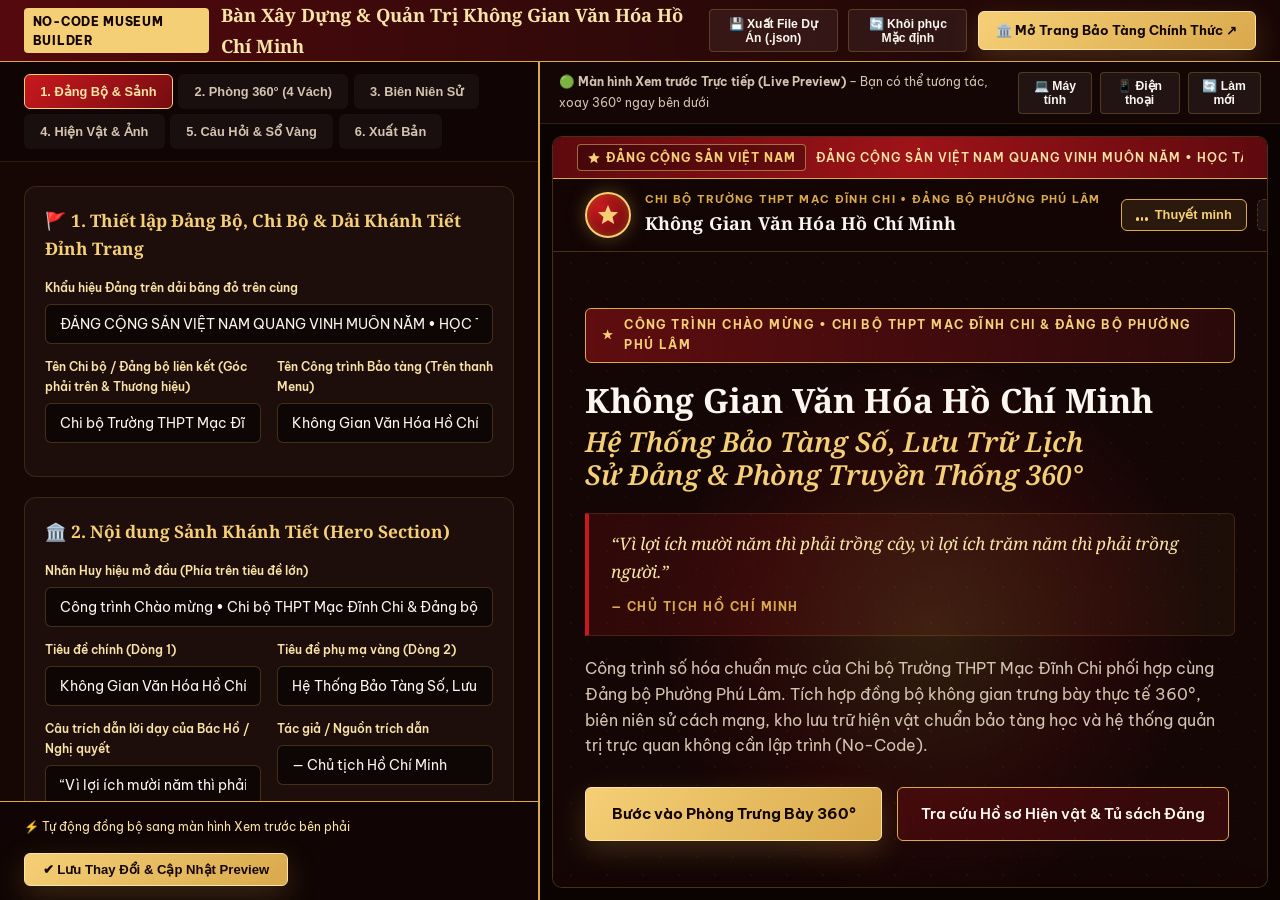
==== admin.html @ 1d1029a5 "Nâng cấp Không Gian Văn Hóa Hồ Chí Minh chuẩn tính Đảng, khoa học và tích hợp No-Code Museum Builder" ====
<!DOCTYPE html>
<html lang="vi">

<head>
  <meta charset="UTF-8" />
  <meta name="viewport" content="width=device-width, initial-scale=1.0" />
  <title>Bàn Xây Dựng Bảo Tàng Số (No-Code Studio) | Không Gian Văn Hóa Hồ Chí Minh</title>
  <link rel="preconnect" href="https://fonts.googleapis.com">
  <link rel="preconnect" href="https://fonts.gstatic.com" crossorigin>
  <link
    href="https://fonts.googleapis.com/css2?family=Be+Vietnam+Pro:ital,wght@0,400;0,500;0,600;0,700;1,400&family=JetBrains+Mono:wght@500;700&family=Noto+Serif:ital,wght@0,600;0,700;1,400&display=swap"
    rel="stylesheet">
  <link rel="stylesheet" href="styles.css" />
  <style>
    body.studio-standalone {
      height: 100dvh;
      overflow: hidden;
      display: flex;
      flex-direction: column;
      background: #100504;
    }

    .studio-topbar {
      height: 62px;
      background: linear-gradient(90deg, #54090d 0%, #2b0908 55%, #180605 100%);
      border-bottom: 1.5px solid var(--gold-primary);
      padding: 0 1.5rem;
      display: flex;
      align-items: center;
      justify-content: space-between;
      gap: 1rem;
      flex-shrink: 0;
    }

    .studio-brand {
      display: flex;
      align-items: center;
      gap: 0.75rem;
    }

    .studio-brand-badge {
      background: var(--gold-bright);
      color: var(--bg-obsidian);
      font-weight: 800;
      font-size: 0.72rem;
      padding: 0.22rem 0.55rem;
      border-radius: 4px;
      text-transform: uppercase;
      letter-spacing: 0.06em;
    }

    .studio-workspace {
      flex: 1;
      display: grid;
      grid-template-columns: 540px 1fr;
      overflow: hidden;
    }

    .studio-editor-col {
      background: #160705;
      border-right: 2px solid var(--gold-primary);
      display: flex;
      flex-direction: column;
      overflow: hidden;
    }

    .studio-preview-col {
      background: #0b0302;
      display: flex;
      flex-direction: column;
      overflow: hidden;
    }

    .preview-toolbar {
      padding: 0.6rem 1.2rem;
      background: #140605;
      border-bottom: 1px solid var(--gold-border-subtle);
      display: flex;
      align-items: center;
      justify-content: space-between;
      font-size: 0.78rem;
      color: var(--text-light-muted);
    }

    .preview-frame-wrap {
      flex: 1;
      display: flex;
      align-items: center;
      justify-content: center;
      padding: 0.75rem;
      overflow: hidden;
    }

    #livePreviewIframe {
      width: 100%;
      height: 100%;
      border: 1.5px solid var(--gold-muted);
      border-radius: 10px;
      background: var(--bg-obsidian);
      transition: width 0.3s ease;
    }

    #livePreviewIframe.mobile-view {
      width: 412px;
      max-width: 100%;
      box-shadow: 0 20px 60px rgba(0, 0, 0, 0.85);
    }

    @media (max-width: 1100px) {
      .studio-workspace {
        grid-template-columns: 1fr;
      }

      .studio-preview-col {
        display: none;
      }
    }
  </style>
</head>

<body class="studio-standalone">

  <!-- THANH CÔNG CỤ STUDIO TRÊN CÙNG -->
  <header class="studio-topbar">
    <div class="studio-brand">
      <span class="studio-brand-badge">NO-CODE MUSEUM BUILDER</span>
      <h1 style="font-family: var(--font-serif); font-size: 1.15rem; color: var(--gold-light);">
        Bàn Xây Dựng & Quản Trị Không Gian Văn Hóa Hồ Chí Minh
      </h1>
    </div>

    <div style="display: flex; align-items: center; gap: 0.65rem;">
      <button type="button" class="cms-btn-sm" onclick="exportMuseumJson()">
        💾 Xuất File Dự Án (.json)
      </button>
      <button type="button" class="cms-btn-sm" onclick="resetToDefaultMuseum()" title="Khôi phục về bản gốc">
        🔄 Khôi phục Mặc định
      </button>
      <a href="index.html" class="btn-primary" style="padding: 0.48rem 1.1rem; font-size: 0.82rem;">
        🏛️ Mở Trang Bảo Tàng Chính Thức ↗
      </a>
    </div>
  </header>

  <!-- KHÔNG GIAN LÀM VIỆC 2 CỘT: TRÌNH DỰNG NO-CODE (TRÁI) & XEM TRƯỚC TRỰC TIẾP (PHẢI) -->
  <main class="studio-workspace">
    <!-- Cột Trái: Công cụ Chỉnh sửa Không cần Code -->
    <section class="studio-editor-col">
      <div class="cms-tabs-nav" id="cmsTabsNav">
        <button type="button" class="cms-tab-btn active" data-tab="general">1. Đảng Bộ & Sảnh</button>
        <button type="button" class="cms-tab-btn" data-tab="walls">2. Phòng 360° (4 Vách)</button>
        <button type="button" class="cms-tab-btn" data-tab="timeline">3. Biên Niên Sử</button>
        <button type="button" class="cms-tab-btn" data-tab="artifacts">4. Hiện Vật & Ảnh</button>
        <button type="button" class="cms-tab-btn" data-tab="interactive">5. Câu Hỏi & Sổ Vàng</button>
        <button type="button" class="cms-tab-btn" data-tab="publish">6. Xuất Bản</button>
      </div>

      <div id="cmsStudioBody" class="cms-body"></div>

      <div class="cms-footer">
        <span style="font-size: 0.76rem; color: var(--gold-light);">
          ⚡ Tự động đồng bộ sang màn hình Xem trước bên phải
        </span>
        <button type="button" class="btn-primary" style="padding: 0.5rem 1.1rem; font-size: 0.82rem;"
          onclick="saveMuseumState(true)">
          ✔ Lưu Thay Đổi & Cập Nhật Preview
        </button>
      </div>
    </section>

    <!-- Cột Phải: Màn hình Xem trước Thời gian thực -->
    <section class="studio-preview-col">
      <div class="preview-toolbar">
        <div>
          🟢 <strong>Màn hình Xem trước Trực tiếp (Live Preview)</strong> – Bạn có thể tương tác, xoay 360° ngay bên
          dưới
        </div>
        <div style="display: flex; gap: 0.5rem;">
          <button type="button" class="cms-btn-sm" onclick="setPreviewMode('desktop')">💻 Máy tính</button>
          <button type="button" class="cms-btn-sm" onclick="setPreviewMode('mobile')">📱 Điện thoại</button>
          <button type="button" class="cms-btn-sm" onclick="refreshPreviewIframe()">🔄 Làm mới</button>
        </div>
      </div>
      <div class="preview-frame-wrap">
        <iframe id="livePreviewIframe" src="index.html" title="Xem trước Bảo tàng Số"></iframe>
      </div>
    </section>
  </main>

  <!-- MODAL XEM TRƯỚC MÃ QR KỆ TRƯNG BÀY TRONG ADMIN -->
  <div id="artifactModal" class="modal-backdrop" onclick="if(event.target === this) closeArtifactModal()">
    <div class="modal-content">
      <button class="modal-close" onclick="closeArtifactModal()" title="Đóng">✕</button>
      <div id="modalBodyContent"></div>
    </div>
  </div>

  <div id="cmsToast" class="cms-toast">✔ Đã lưu và đồng bộ Bảo tàng Số!</div>

  <script src="app.js"></script>
  <script>
    function setPreviewMode(mode) {
      const frame = document.getElementById('livePreviewIframe');
      if (!frame) return;
      frame.classList.toggle('mobile-view', mode === 'mobile');
    }
    function refreshPreviewIframe() {
      const frame = document.getElementById('livePreviewIframe');
      if (frame && frame.contentWindow) {
        frame.contentWindow.location.reload();
      }
    }
  </script>
</body>

</html>
---- styles.css ----
:root {
  /* Bảng màu Khánh tiết Đảng & Bảo tàng Sơn mài (Theme Lock: Solemn Crimson & Archival Gold) */
  --bg-obsidian: #130605;
  --bg-mahogany: #1c0a08;
  --bg-lacquer: #290e0b;
  --bg-surface: #220c0a;
  --bg-surface-elevated: #31120e;
  --bg-crimson-deep: #4a0e12;
  --party-red: #9e1318;
  --party-red-bright: #c8191f;
  --gold-primary: #d9a94c;
  --gold-bright: #f5cf76;
  --gold-light: #fae3a7;
  --gold-muted: rgba(217, 169, 76, 0.26);
  --gold-border-subtle: rgba(217, 169, 76, 0.16);
  --text-light: #fbf6ee;
  --text-light-muted: #d4c3b0;
  --text-dim: #9e8a78;
  --text-dark: #1e0d0a;
  --success: #34d399;
  --danger: #f87171;
  --font-serif: 'Noto Serif', 'Playfair Display', Georgia, serif;
  --font-sans: 'Be Vietnam Pro', 'Plus Jakarta Sans', -apple-system, BlinkMacSystemFont, sans-serif;
  --font-mono: 'JetBrains Mono', monospace;
  --shadow-soft: 0 20px 50px rgba(8, 2, 2, 0.7);
  --shadow-gold: 0 10px 30px rgba(217, 169, 76, 0.22);
  --radius-sm: 6px;
  --radius-md: 12px;
  --radius-lg: 18px;
}

* {
  box-sizing: border-box;
  margin: 0;
  padding: 0;
}

html {
  scroll-behavior: smooth;
  background-color: var(--bg-obsidian);
  color: var(--text-light);
  font-family: var(--font-sans);
  font-variant-numeric: tabular-nums;
}

body {
  overflow-x: hidden;
  line-height: 1.65;
  background:
    radial-gradient(circle at 50% 0%, rgba(158, 19, 24, 0.26) 0%, rgba(41, 14, 11, 0.4) 38%, var(--bg-obsidian) 75%),
    var(--bg-obsidian);
  min-height: 100dvh;
}

/* Họa tiết Trống đồng & Hoa sen chìm trang trọng */
.bg-pattern {
  background-image:
    radial-gradient(rgba(217, 169, 76, 0.06) 1px, transparent 1px),
    radial-gradient(rgba(217, 169, 76, 0.03) 1px, transparent 1px);
  background-size: 36px 36px;
  background-position: 0 0, 18px 18px;
}

/* ==========================================
   DẢI KHÁNH TIẾT ĐẢNG CỘNG SẢN VIỆT NAM (TOP RIBBON)
   ========================================== */
.party-top-ribbon {
  background: linear-gradient(90deg, #5e0a0e 0%, var(--party-red) 50%, #5e0a0e 100%);
  border-bottom: 1px solid var(--gold-primary);
  color: var(--gold-light);
  font-size: 0.76rem;
  font-weight: 600;
  letter-spacing: 0.08em;
  text-transform: uppercase;
  padding: 0.45rem 1.5rem;
  position: relative;
  z-index: 1001;
}

.party-ribbon-inner {
  max-width: 1380px;
  margin: 0 auto;
  display: flex;
  align-items: center;
  justify-content: space-between;
  gap: 1rem;
}

.party-slogan-group {
  display: flex;
  align-items: center;
  gap: 0.65rem;
  overflow: hidden;
  white-space: nowrap;
  text-overflow: ellipsis;
}

.party-flag-badge {
  display: inline-flex;
  align-items: center;
  justify-content: center;
  gap: 0.35rem;
  background: rgba(0, 0, 0, 0.28);
  border: 1px solid rgba(245, 207, 118, 0.5);
  padding: 0.15rem 0.55rem;
  border-radius: 4px;
  color: var(--gold-bright);
  font-weight: 700;
  flex-shrink: 0;
}

.party-ribbon-meta {
  display: flex;
  align-items: center;
  gap: 1rem;
  flex-shrink: 0;
  font-size: 0.74rem;
}

.ribbon-admin-link {
  color: var(--bg-obsidian);
  background: var(--gold-bright);
  padding: 0.2rem 0.65rem;
  border-radius: 4px;
  text-decoration: none;
  font-weight: 700;
  letter-spacing: 0.04em;
  transition: all 0.2s ease;
  display: inline-flex;
  align-items: center;
  gap: 0.35rem;
}

.ribbon-admin-link:hover {
  background: #ffffff;
  transform: translateY(-1px);
}

/* ==========================================
   THANH ĐIỀU HƯỚNG CHÍNH (HEADER)
   ========================================== */
.site-header {
  position: sticky;
  top: 0;
  left: 0;
  right: 0;
  z-index: 1000;
  background: rgba(19, 6, 5, 0.92);
  backdrop-filter: blur(16px);
  border-bottom: 1px solid var(--gold-muted);
  transition: all 0.3s ease;
}

.nav-container {
  max-width: 1380px;
  margin: 0 auto;
  padding: 0.75rem 2rem;
  display: flex;
  align-items: center;
  justify-content: space-between;
  gap: 1.25rem;
}

.brand-identity {
  display: flex;
  align-items: center;
  gap: 0.85rem;
  text-decoration: none;
  color: var(--text-light);
  flex-shrink: 0;
}

.brand-emblem {
  width: 46px;
  height: 46px;
  border-radius: 50%;
  background: radial-gradient(circle at 30% 30%, var(--party-red-bright), #5c080b);
  border: 2px solid var(--gold-bright);
  display: flex;
  align-items: center;
  justify-content: center;
  box-shadow: 0 0 18px rgba(217, 169, 76, 0.35), inset 0 0 8px rgba(255, 215, 0, 0.25);
  flex-shrink: 0;
}

.brand-text-group {
  display: flex;
  flex-direction: column;
}

.brand-sub {
  font-size: 0.68rem;
  text-transform: uppercase;
  letter-spacing: 0.12em;
  color: var(--gold-primary);
  font-weight: 700;
}

.brand-title {
  font-family: var(--font-serif);
  font-size: 1.12rem;
  font-weight: 700;
  letter-spacing: 0.01em;
  color: var(--text-light);
}

.nav-links {
  display: flex;
  align-items: center;
  gap: 1.35rem;
  list-style: none;
}

.nav-links a {
  color: var(--text-light-muted);
  text-decoration: none;
  font-size: 0.86rem;
  font-weight: 600;
  transition: color 0.2s ease;
  position: relative;
  white-space: nowrap;
}

.nav-links a:hover,
.nav-links a.active {
  color: var(--gold-bright);
}

.nav-links a::after {
  content: '';
  position: absolute;
  bottom: -5px;
  left: 0;
  width: 0%;
  height: 2px;
  background: var(--gold-primary);
  transition: width 0.25s ease;
}

.nav-links a:hover::after {
  width: 100%;
}

.nav-actions {
  display: flex;
  align-items: center;
  gap: 0.6rem;
  flex-shrink: 0;
}

.btn-audio-guide {
  display: inline-flex;
  align-items: center;
  gap: 0.45rem;
  background: rgba(217, 169, 76, 0.12);
  border: 1px solid var(--gold-primary);
  color: var(--gold-bright);
  padding: 0.48rem 0.9rem;
  border-radius: var(--radius-sm);
  font-size: 0.8rem;
  font-weight: 600;
  cursor: pointer;
  transition: all 0.2s ease;
  white-space: nowrap;
}

.btn-audio-guide:hover,
.btn-audio-guide.playing {
  background: var(--gold-primary);
  color: var(--bg-obsidian);
  box-shadow: 0 0 18px rgba(217, 169, 76, 0.4);
}

.btn-studio-trigger {
  display: inline-flex;
  align-items: center;
  gap: 0.45rem;
  background: linear-gradient(135deg, var(--party-red-bright), #7c0d12);
  border: 1px solid var(--gold-bright);
  color: var(--gold-light);
  padding: 0.48rem 0.95rem;
  border-radius: var(--radius-sm);
  font-size: 0.8rem;
  font-weight: 700;
  cursor: pointer;
  transition: all 0.2s ease;
  white-space: nowrap;
  box-shadow: 0 4px 14px rgba(158, 19, 24, 0.45);
}

.btn-studio-trigger:hover {
  background: linear-gradient(135deg, var(--gold-bright), var(--gold-primary));
  color: var(--bg-obsidian);
  transform: translateY(-1px);
}

.btn-inline-edit-toggle {
  display: inline-flex;
  align-items: center;
  gap: 0.35rem;
  background: rgba(255, 255, 255, 0.05);
  border: 1px dashed var(--gold-muted);
  color: var(--text-light-muted);
  padding: 0.48rem 0.75rem;
  border-radius: var(--radius-sm);
  font-size: 0.78rem;
  font-weight: 600;
  cursor: pointer;
  transition: all 0.2s ease;
  white-space: nowrap;
}

.btn-inline-edit-toggle.active {
  background: rgba(52, 211, 153, 0.16);
  border: 1px solid var(--success);
  color: var(--success);
}

.audio-wave {
  display: inline-flex;
  align-items: flex-end;
  gap: 2px;
  height: 12px;
}

.audio-wave span {
  width: 2.5px;
  background: currentColor;
  border-radius: 2px;
  height: 4px;
  transition: height 0.2s ease;
}

.btn-audio-guide.playing .audio-wave span:nth-child(1) {
  animation: soundWave 0.6s infinite ease-in-out 0.1s;
}

.btn-audio-guide.playing .audio-wave span:nth-child(2) {
  animation: soundWave 0.6s infinite ease-in-out 0.3s;
}

.btn-audio-guide.playing .audio-wave span:nth-child(3) {
  animation: soundWave 0.6s infinite ease-in-out 0.2s;
}

@keyframes soundWave {

  0%,
  100% {
    height: 4px;
  }

  50% {
    height: 12px;
  }
}

/* ==========================================
   PHÂN KHU I: SẢNH KHÁNH TIẾT (HERO SECTION)
   ========================================== */
.hero-section {
  position: relative;
  min-height: calc(100dvh - 95px);
  padding: 3.5rem 2rem 4rem;
  display: flex;
  align-items: center;
  border-bottom: 1px solid var(--gold-muted);
  overflow: hidden;
}

.hero-glow {
  position: absolute;
  top: 8%;
  right: 8%;
  width: 560px;
  height: 560px;
  background: radial-gradient(circle, rgba(217, 169, 76, 0.15) 0%, rgba(158, 19, 24, 0.12) 45%, transparent 70%);
  pointer-events: none;
  z-index: 0;
}

.hero-container {
  max-width: 1380px;
  margin: 0 auto;
  width: 100%;
  display: grid;
  grid-template-columns: 1.15fr 0.85fr;
  gap: 3.5rem;
  align-items: center;
  position: relative;
  z-index: 1;
}

.location-badge {
  display: inline-flex;
  align-items: center;
  gap: 0.6rem;
  padding: 0.4rem 1rem;
  background: linear-gradient(90deg, rgba(158, 19, 24, 0.55), rgba(74, 14, 18, 0.4));
  border: 1px solid var(--gold-primary);
  border-radius: var(--radius-sm);
  font-size: 0.76rem;
  text-transform: uppercase;
  letter-spacing: 0.12em;
  color: var(--gold-bright);
  font-weight: 700;
  margin-bottom: 1.15rem;
}

.hero-title {
  font-family: var(--font-serif);
  font-size: clamp(2.1rem, 3.8vw, 3.45rem);
  line-height: 1.18;
  font-weight: 700;
  color: var(--text-light);
  margin-bottom: 1.1rem;
  text-wrap: balance;
}

.hero-title .gold-highlight {
  color: var(--gold-bright);
  display: block;
  font-style: italic;
  font-weight: 600;
  font-size: 0.82em;
  margin-top: 0.35rem;
  padding-bottom: 0.1rem;
}

.hero-quote-box {
  border-left: 4px solid var(--party-red-bright);
  border-top: 1px solid var(--gold-border-subtle);
  border-right: 1px solid var(--gold-border-subtle);
  border-bottom: 1px solid var(--gold-border-subtle);
  padding: 1rem 1.35rem;
  margin: 1.25rem 0;
  background: linear-gradient(90deg, rgba(158, 19, 24, 0.22), rgba(217, 169, 76, 0.05));
  border-radius: 0 var(--radius-sm) var(--radius-sm) 0;
}

.hero-quote-text {
  font-family: var(--font-serif);
  font-size: 1.08rem;
  font-style: italic;
  color: var(--gold-light);
  margin-bottom: 0.35rem;
}

.hero-quote-author {
  font-size: 0.78rem;
  text-transform: uppercase;
  letter-spacing: 0.12em;
  color: var(--gold-primary);
  font-weight: 700;
}

.hero-desc {
  color: var(--text-light-muted);
  font-size: 0.98rem;
  max-width: 62ch;
  margin-bottom: 1.75rem;
}

.hero-cta-group {
  display: flex;
  flex-wrap: wrap;
  gap: 0.9rem;
}

.btn-primary {
  display: inline-flex;
  align-items: center;
  gap: 0.6rem;
  background: linear-gradient(135deg, var(--gold-bright), var(--gold-primary));
  color: var(--bg-obsidian);
  font-weight: 700;
  font-size: 0.92rem;
  padding: 0.85rem 1.6rem;
  border-radius: var(--radius-sm);
  text-decoration: none;
  border: 1px solid var(--gold-light);
  cursor: pointer;
  box-shadow: var(--shadow-gold);
  transition: transform 0.2s ease, box-shadow 0.2s ease;
  white-space: nowrap;
}

.btn-primary:hover {
  transform: translateY(-2px);
  box-shadow: 0 14px 30px rgba(217, 169, 76, 0.38);
}

.btn-primary:active,
.btn-secondary:active {
  transform: translateY(1px);
}

.btn-secondary {
  display: inline-flex;
  align-items: center;
  gap: 0.6rem;
  background: rgba(158, 19, 24, 0.25);
  color: var(--text-light);
  border: 1px solid var(--gold-primary);
  font-weight: 600;
  font-size: 0.92rem;
  padding: 0.85rem 1.45rem;
  border-radius: var(--radius-sm);
  text-decoration: none;
  cursor: pointer;
  transition: all 0.2s ease;
  white-space: nowrap;
}

.btn-secondary:hover {
  border-color: var(--gold-bright);
  background: rgba(158, 19, 24, 0.45);
  color: var(--gold-light);
}

/* Khung Khánh Tiết Trung Tâm (Hero Altar Card) */
.hero-visual-frame {
  position: relative;
  background: linear-gradient(160deg, #2b0f0c, #160705);
  border: 2px solid var(--gold-primary);
  border-radius: var(--radius-lg);
  padding: 1.5rem;
  box-shadow: var(--shadow-soft);
}

.hero-visual-frame::before {
  content: '';
  position: absolute;
  inset: 7px;
  border: 1px solid rgba(217, 169, 76, 0.3);
  border-radius: 12px;
  pointer-events: none;
}

.monument-artwork {
  position: relative;
  border-radius: var(--radius-md);
  overflow: hidden;
  background:
    radial-gradient(circle at 50% 32%, #8a1117 0%, #3d090b 65%, #1e0606 100%);
  padding: 2rem 1.5rem 1.75rem;
  text-align: center;
  border: 1px solid rgba(245, 207, 118, 0.45);
  box-shadow: inset 0 0 40px rgba(0, 0, 0, 0.5);
}

.monument-top-banners {
  display: flex;
  justify-content: space-between;
  align-items: center;
  font-size: 0.7rem;
  text-transform: uppercase;
  letter-spacing: 0.14em;
  color: var(--gold-light);
  border-bottom: 1px solid rgba(245, 207, 118, 0.25);
  padding-bottom: 0.65rem;
  margin-bottom: 1.25rem;
  font-weight: 700;
}

.lotus-mandala {
  width: 156px;
  height: 156px;
  margin: 0 auto 1.1rem;
  position: relative;
  display: flex;
  align-items: center;
  justify-content: center;
}

.lotus-ring {
  position: absolute;
  inset: 0;
  border: 1.5px dashed var(--gold-bright);
  border-radius: 50%;
  opacity: 0.65;
  animation: slowSpin 42s linear infinite;
}

.lotus-ring-inner {
  position: absolute;
  inset: 12px;
  border: 1px solid rgba(245, 207, 118, 0.35);
  border-radius: 50%;
}

.hero-custom-img {
  width: 128px;
  height: 128px;
  border-radius: 50%;
  object-fit: cover;
  border: 3px solid var(--gold-bright);
  position: relative;
  z-index: 2;
}

@keyframes slowSpin {
  from {
    transform: rotate(0deg);
  }

  to {
    transform: rotate(360deg);
  }
}

.monument-caption {
  font-family: var(--font-serif);
  font-size: 1.3rem;
  color: var(--gold-bright);
  margin-bottom: 0.3rem;
}

.monument-sub {
  font-size: 0.84rem;
  color: var(--text-light-muted);
}

.stats-ribbon {
  display: grid;
  grid-template-columns: repeat(3, 1fr);
  gap: 0.75rem;
  margin-top: 1.15rem;
}

.stat-item {
  background: rgba(0, 0, 0, 0.38);
  border: 1px solid var(--gold-border-subtle);
  border-radius: var(--radius-sm);
  padding: 0.75rem 0.5rem;
  text-align: center;
}

.stat-num {
  font-family: var(--font-serif);
  font-size: 1.35rem;
  font-weight: 700;
  color: var(--gold-bright);
  display: block;
}

.stat-label {
  font-size: 0.74rem;
  color: var(--text-light-muted);
}

/* ==========================================
   CẤU TRÚC PHÂN KHU KHOA HỌC (SECTION BLOCKS)
   ========================================== */
.section-block {
  padding: 5.5rem 2rem;
  max-width: 1380px;
  margin: 0 auto;
  position: relative;
}

.section-divider {
  border-top: 1px solid var(--gold-border-subtle);
}

.section-header {
  display: flex;
  flex-direction: column;
  align-items: flex-start;
  margin-bottom: 2.5rem;
}

.section-index-pill {
  display: inline-flex;
  align-items: center;
  gap: 0.5rem;
  font-size: 0.74rem;
  text-transform: uppercase;
  letter-spacing: 0.14em;
  color: var(--gold-bright);
  background: rgba(158, 19, 24, 0.35);
  border: 1px solid var(--gold-primary);
  padding: 0.28rem 0.8rem;
  border-radius: 4px;
  font-weight: 700;
  margin-bottom: 0.75rem;
}

.section-title {
  font-family: var(--font-serif);
  font-size: clamp(1.75rem, 2.8vw, 2.5rem);
  color: var(--text-light);
  margin-bottom: 0.65rem;
  line-height: 1.22;
}

.section-subtitle {
  color: var(--text-light-muted);
  max-width: 65ch;
  font-size: 0.98rem;
}

/* ==========================================
   PHÂN KHU II: PHÒNG TRƯNG BÀY 360° KHOA HỌC
   ========================================== */
.virtual-room-wrapper {
  background: linear-gradient(180deg, #1f0b09 0%, #120605 100%);
  border: 2px solid var(--gold-primary);
  border-radius: var(--radius-lg);
  overflow: hidden;
  box-shadow: var(--shadow-soft);
}

.room-toolbar {
  display: flex;
  flex-wrap: wrap;
  align-items: center;
  justify-content: space-between;
  padding: 0.95rem 1.5rem;
  background: rgba(0, 0, 0, 0.55);
  border-bottom: 1px solid var(--gold-muted);
  gap: 1rem;
}

.room-Wall-tabs {
  display: flex;
  flex-wrap: wrap;
  gap: 0.5rem;
}

.wall-tab {
  background: rgba(255, 255, 255, 0.04);
  border: 1px solid var(--gold-muted);
  color: var(--text-light-muted);
  padding: 0.5rem 0.95rem;
  border-radius: var(--radius-sm);
  font-size: 0.82rem;
  font-weight: 600;
  cursor: pointer;
  transition: all 0.2s ease;
}

.wall-tab.active,
.wall-tab:hover {
  background: linear-gradient(135deg, var(--gold-bright), var(--gold-primary));
  color: var(--bg-obsidian);
  border-color: var(--gold-light);
  font-weight: 700;
}

.room-toolbar-right {
  display: flex;
  align-items: center;
  gap: 0.65rem;
}

.room-tech-badge {
  font-size: 0.75rem;
  color: var(--gold-bright);
  background: rgba(217, 169, 76, 0.12);
  padding: 0.35rem 0.75rem;
  border-radius: var(--radius-sm);
  border: 1px solid rgba(217, 169, 76, 0.3);
}

.room-viewport {
  position: relative;
  height: 560px;
  perspective: 1200px;
  overflow: hidden;
  user-select: none;
  cursor: grab;
  background: radial-gradient(circle at 50% 45%, #461214 0%, #160706 90%);
}

.room-viewport:active {
  cursor: grabbing;
}

/* Sơ đồ Mặt bằng Radar (Architectural Floorplan Minimap) */
.room-radar-map {
  position: absolute;
  bottom: 16px;
  right: 16px;
  width: 132px;
  height: 132px;
  background: rgba(15, 5, 4, 0.88);
  border: 1.5px solid var(--gold-primary);
  border-radius: var(--radius-md);
  z-index: 15;
  padding: 8px;
  display: flex;
  flex-direction: column;
  align-items: center;
  justify-content: space-between;
  box-shadow: 0 10px 25px rgba(0, 0, 0, 0.7);
  backdrop-filter: blur(8px);
}

.radar-title {
  font-size: 0.62rem;
  text-transform: uppercase;
  letter-spacing: 0.08em;
  color: var(--gold-bright);
  font-weight: 700;
}

.radar-grid {
  position: relative;
  width: 86px;
  height: 86px;
  border: 1px dashed rgba(217, 169, 76, 0.4);
  border-radius: 6px;
  display: flex;
  align-items: center;
  justify-content: center;
}

.radar-wall-btn {
  position: absolute;
  background: rgba(255, 255, 255, 0.12);
  border: 1px solid var(--gold-muted);
  color: var(--text-light);
  font-size: 0.6rem;
  font-weight: 700;
  border-radius: 3px;
  cursor: pointer;
  padding: 1px 5px;
  transition: all 0.2s ease;
}

.radar-wall-btn.active {
  background: var(--gold-bright);
  color: var(--bg-obsidian);
  border-color: #fff;
  box-shadow: 0 0 8px var(--gold-bright);
}

.radar-wall-btn.w-top {
  top: 2px;
  left: 50%;
  transform: translateX(-50%);
}

.radar-wall-btn.w-right {
  right: 2px;
  top: 50%;
  transform: translateY(-50%);
}

.radar-wall-btn.w-bottom {
  bottom: 2px;
  left: 50%;
  transform: translateX(-50%);
}

.radar-wall-btn.w-left {
  left: 2px;
  top: 50%;
  transform: translateY(-50%);
}

.radar-fov-cone {
  width: 34px;
  height: 34px;
  border-radius: 50%;
  background: conic-gradient(from -45deg, rgba(245, 207, 118, 0.55) 0deg 90deg, transparent 90deg 360deg);
  transition: transform 0.6s cubic-bezier(0.22, 1, 0.36, 1);
  display: flex;
  align-items: center;
  justify-content: center;
}

.radar-center-dot {
  width: 8px;
  height: 8px;
  background: var(--party-red-bright);
  border: 1.5px solid var(--gold-bright);
  border-radius: 50%;
}

/* Trần và Sàn phòng bảo tàng */
.room-ceiling {
  position: absolute;
  top: 0;
  left: 0;
  right: 0;
  height: 68px;
  background: linear-gradient(180deg, #0e0403 0%, rgba(44, 14, 12, 0.72) 100%);
  border-bottom: 2px solid var(--gold-muted);
  display: flex;
  justify-content: space-around;
  align-items: center;
  z-index: 1;
}

.ceiling-light {
  width: 96px;
  height: 8px;
  border-radius: 999px;
  background: #fff4d4;
  box-shadow: 0 12px 45px 14px rgba(245, 207, 118, 0.42);
}

.room-floor {
  position: absolute;
  bottom: 0;
  left: 0;
  right: 0;
  height: 88px;
  background:
    linear-gradient(180deg, rgba(20, 7, 5, 0.88) 0%, #26100c 100%),
    repeating-linear-gradient(90deg, rgba(217, 169, 76, 0.08) 0px, rgba(217, 169, 76, 0.08) 1px, transparent 1px, transparent 80px);
  border-top: 2px solid var(--gold-primary);
  z-index: 1;
}

.red-carpet {
  position: absolute;
  bottom: 0;
  left: 50%;
  transform: translateX(-50%);
  width: 380px;
  height: 88px;
  background: linear-gradient(180deg, #6e0e12 0%, #a3141a 100%);
  border-left: 3px solid var(--gold-primary);
  border-right: 3px solid var(--gold-primary);
  clip-path: polygon(20% 0%, 80% 0%, 100% 100%, 0% 100%);
}

/* Khung trượt 4 vách 360° */
.panorama-stage {
  position: absolute;
  top: 68px;
  bottom: 88px;
  left: 0;
  width: 400%;
  display: grid;
  grid-template-columns: repeat(4, 1fr);
  transition: transform 0.65s cubic-bezier(0.22, 1, 0.36, 1);
  z-index: 2;
}

.museum-wall {
  position: relative;
  height: 100%;
  padding: 2.2rem 2.5rem 1.5rem;
  display: flex;
  flex-direction: column;
  align-items: center;
  justify-content: center;
  border-right: 2px dashed rgba(217, 169, 76, 0.25);
  background-size: cover;
  background-position: center;
}

.museum-wall.has-custom-bg::before {
  content: '';
  position: absolute;
  inset: 0;
  background: rgba(18, 6, 5, 0.58);
  z-index: 0;
}

.wall-banner {
  position: absolute;
  top: 12px;
  z-index: 2;
  background: linear-gradient(90deg, #6b0d12, var(--party-red), #6b0d12);
  border: 1.5px solid var(--gold-bright);
  color: var(--gold-light);
  padding: 0.32rem 1.35rem;
  font-size: 0.76rem;
  letter-spacing: 0.12em;
  text-transform: uppercase;
  border-radius: 4px;
  font-weight: 700;
  box-shadow: 0 6px 20px rgba(0, 0, 0, 0.6);
}

.wall-exhibits-row {
  position: relative;
  z-index: 2;
  display: grid;
  grid-template-columns: repeat(3, 1fr);
  gap: 1.65rem;
  width: 100%;
  max-width: 1120px;
  margin-top: 1.35rem;
  align-items: stretch;
}

.wall-frame {
  background: linear-gradient(155deg, rgba(48, 17, 14, 0.95), rgba(24, 8, 7, 0.96));
  border: 2px solid var(--gold-primary);
  border-radius: var(--radius-sm);
  padding: 1.25rem;
  position: relative;
  box-shadow: 0 15px 35px rgba(0, 0, 0, 0.7);
  transition: transform 0.28s ease, box-shadow 0.28s ease, border-color 0.28s ease;
  cursor: pointer;
  display: flex;
  flex-direction: column;
  justify-content: space-between;
}

.wall-frame.altar-centerpiece {
  border: 2.5px solid var(--gold-bright);
  background: radial-gradient(circle at 50% 20%, #7d1116 0%, #36090b 75%, #1f0606 100%);
  text-align: center;
  box-shadow: 0 18px 45px rgba(158, 19, 24, 0.5);
}

.wall-frame:hover {
  transform: translateY(-5px);
  border-color: var(--gold-bright);
  box-shadow: 0 20px 40px rgba(217, 169, 76, 0.28);
}

.wall-frame-thumb {
  width: 100%;
  height: 92px;
  border-radius: 4px;
  object-fit: cover;
  margin-bottom: 0.75rem;
  border: 1px solid var(--gold-muted);
}

.wall-frame-category {
  font-size: 0.68rem;
  text-transform: uppercase;
  letter-spacing: 0.1em;
  color: var(--gold-bright);
  font-weight: 700;
  margin-bottom: 0.35rem;
}

.wall-frame-title {
  font-family: var(--font-serif);
  font-size: 1.1rem;
  color: var(--text-light);
  margin-bottom: 0.45rem;
  line-height: 1.3;
}

.wall-frame-desc {
  font-size: 0.82rem;
  color: var(--text-light-muted);
  line-height: 1.48;
}

.wall-frame-action-hint {
  margin-top: 0.8rem;
  padding-top: 0.55rem;
  border-top: 1px dashed rgba(217, 169, 76, 0.25);
  font-size: 0.74rem;
  color: var(--gold-primary);
  font-weight: 600;
  display: flex;
  align-items: center;
  justify-content: space-between;
}

.altar-centerpiece .wall-frame-action-hint {
  justify-content: center;
}

/* Nút Điểm Chạm Hotspot */
.hotspot-pin {
  position: absolute;
  top: -11px;
  right: -11px;
  width: 30px;
  height: 30px;
  border-radius: 50%;
  background: var(--gold-bright);
  color: var(--bg-obsidian);
  font-weight: 800;
  font-size: 0.9rem;
  display: flex;
  align-items: center;
  justify-content: center;
  box-shadow: 0 0 0 0 rgba(245, 207, 118, 0.7);
  animation: pulseHotspot 2s infinite;
  border: 2px solid var(--bg-obsidian);
  z-index: 3;
}

@keyframes pulseHotspot {
  0% {
    box-shadow: 0 0 0 0 rgba(245, 207, 118, 0.7);
  }

  70% {
    box-shadow: 0 0 0 11px rgba(245, 207, 118, 0);
  }

  100% {
    box-shadow: 0 0 0 0 rgba(245, 207, 118, 0);
  }
}

.room-footer-bar {
  padding: 0.9rem 1.5rem;
  background: rgba(0, 0, 0, 0.65);
  display: flex;
  align-items: center;
  justify-content: space-between;
  flex-wrap: wrap;
  gap: 1rem;
  font-size: 0.84rem;
  color: var(--text-light-muted);
}

.room-controls-btns {
  display: flex;
  gap: 0.5rem;
}

.btn-room-nav {
  background: rgba(217, 169, 76, 0.14);
  border: 1px solid var(--gold-primary);
  color: var(--gold-bright);
  padding: 0.45rem 0.95rem;
  border-radius: var(--radius-sm);
  cursor: pointer;
  font-weight: 600;
  font-size: 0.82rem;
  transition: all 0.2s ease;
}

.btn-room-nav:hover {
  background: var(--gold-primary);
  color: var(--bg-obsidian);
}

/* ==========================================
   PHÂN KHU III: BIÊN NIÊN SỬ ĐẢNG & BÁC HỒ
   (Giữ Theme Sơn Mài Đỏ - Vàng Thống Nhất)
   ========================================== */
.timeline-section {
  background: linear-gradient(180deg, rgba(41, 14, 11, 0.65) 0%, rgba(22, 8, 6, 0.9) 100%);
  padding: 5.5rem 2rem;
  border-top: 1px solid var(--gold-muted);
  border-bottom: 1px solid var(--gold-muted);
}

.timeline-container {
  max-width: 1380px;
  margin: 0 auto;
}

.timeline-tabs {
  display: flex;
  flex-wrap: wrap;
  gap: 0.6rem;
  margin-bottom: 2rem;
  position: relative;
}

.timeline-step-btn {
  background: rgba(255, 255, 255, 0.04);
  border: 1px solid var(--gold-muted);
  color: var(--text-light-muted);
  padding: 0.7rem 1.2rem;
  border-radius: var(--radius-sm);
  cursor: pointer;
  font-weight: 700;
  font-size: 0.86rem;
  transition: all 0.2s ease;
  display: inline-flex;
  align-items: center;
  gap: 0.45rem;
}

.timeline-step-btn.active,
.timeline-step-btn:hover {
  background: linear-gradient(135deg, var(--party-red-bright), #750c10);
  color: var(--gold-light);
  border-color: var(--gold-bright);
  box-shadow: 0 8px 22px rgba(158, 19, 24, 0.45);
}

.timeline-display-card {
  background: linear-gradient(155deg, #280e0b, #170806);
  border: 1px solid var(--gold-primary);
  border-left: 6px solid var(--party-red-bright);
  border-radius: var(--radius-md);
  padding: 2.25rem;
  display: grid;
  grid-template-columns: 1.25fr 0.75fr;
  gap: 2.25rem;
  box-shadow: var(--shadow-soft);
}

.timeline-year-badge {
  display: inline-flex;
  align-items: center;
  gap: 0.4rem;
  background: rgba(158, 19, 24, 0.45);
  border: 1px solid var(--gold-primary);
  color: var(--gold-bright);
  font-weight: 700;
  padding: 0.3rem 0.85rem;
  border-radius: 4px;
  font-size: 0.82rem;
  margin-bottom: 0.85rem;
}

.timeline-event-title {
  font-family: var(--font-serif);
  font-size: 1.75rem;
  color: var(--text-light);
  margin-bottom: 0.9rem;
  line-height: 1.25;
}

.timeline-event-body {
  color: var(--text-light-muted);
  font-size: 0.98rem;
  margin-bottom: 1.4rem;
  line-height: 1.7;
}

.timeline-Takeaway {
  background: rgba(217, 169, 76, 0.08);
  padding: 1rem 1.25rem;
  border-radius: var(--radius-sm);
  border-left: 3px solid var(--gold-bright);
  font-size: 0.9rem;
  color: var(--text-light);
}

.timeline-visual-box {
  background: radial-gradient(circle at 50% 25%, #5c0d11 0%, #1d0706 85%);
  color: var(--text-light);
  border-radius: var(--radius-md);
  padding: 1.85rem;
  display: flex;
  flex-direction: column;
  justify-content: center;
  align-items: center;
  text-align: center;
  border: 1.5px solid var(--gold-primary);
}

/* ==========================================
   PHÂN KHU IV: KHO LƯU TRỮ HIỆN VẬT SỐ & TỦ SÁCH ĐẢNG
   ========================================== */
.archive-controls-bar {
  display: flex;
  flex-wrap: wrap;
  align-items: center;
  justify-content: space-between;
  gap: 1rem;
  margin-bottom: 2rem;
  background: rgba(0, 0, 0, 0.32);
  border: 1px solid var(--gold-border-subtle);
  padding: 1rem 1.25rem;
  border-radius: var(--radius-md);
}

.filter-bar {
  display: flex;
  flex-wrap: wrap;
  gap: 0.5rem;
}

.filter-btn {
  background: rgba(255, 255, 255, 0.04);
  border: 1px solid var(--gold-muted);
  color: var(--text-light-muted);
  padding: 0.5rem 1rem;
  border-radius: var(--radius-sm);
  cursor: pointer;
  font-size: 0.82rem;
  font-weight: 600;
  transition: all 0.2s ease;
}

.filter-btn.active,
.filter-btn:hover {
  background: var(--gold-primary);
  color: var(--bg-obsidian);
  border-color: var(--gold-bright);
  font-weight: 700;
}

.archive-search-box {
  position: relative;
  min-width: 270px;
  flex: 0 1 320px;
}

.archive-search-input {
  width: 100%;
  padding: 0.55rem 0.9rem 0.55rem 2.2rem;
  background: rgba(0, 0, 0, 0.45);
  border: 1px solid var(--gold-muted);
  border-radius: var(--radius-sm);
  color: var(--text-light);
  font-size: 0.85rem;
  font-family: var(--font-sans);
}

.archive-search-input:focus {
  outline: none;
  border-color: var(--gold-bright);
}

.archive-search-icon {
  position: absolute;
  left: 0.7rem;
  top: 50%;
  transform: translateY(-50%);
  color: var(--gold-primary);
  font-size: 0.85rem;
  pointer-events: none;
}

.artifacts-grid {
  display: grid;
  grid-template-columns: repeat(auto-fill, minmax(340px, 1fr));
  gap: 1.65rem;
}

.artifact-card {
  background: linear-gradient(160deg, #270e0b 0%, #170806 100%);
  border: 1px solid var(--gold-muted);
  border-radius: var(--radius-md);
  overflow: hidden;
  display: flex;
  flex-direction: column;
  transition: transform 0.25s ease, border-color 0.25s ease, box-shadow 0.25s ease;
  position: relative;
}

.artifact-card:hover {
  transform: translateY(-5px);
  border-color: var(--gold-bright);
  box-shadow: 0 16px 35px rgba(0, 0, 0, 0.65);
}

.artifact-Illustration {
  height: 195px;
  background: radial-gradient(circle at 50% 50%, #5e1115 0%, #1e0806 88%);
  display: flex;
  align-items: center;
  justify-content: center;
  position: relative;
  border-bottom: 1px solid var(--gold-muted);
  overflow: hidden;
}

.artifact-Illustration img {
  width: 100%;
  height: 100%;
  object-fit: cover;
  transition: transform 0.4s ease;
}

.artifact-card:hover .artifact-Illustration img {
  transform: scale(1.04);
}

.artifact-tag {
  position: absolute;
  top: 10px;
  left: 10px;
  background: rgba(19, 6, 5, 0.85);
  border: 1px solid var(--gold-primary);
  color: var(--gold-bright);
  font-size: 0.7rem;
  font-weight: 700;
  padding: 0.22rem 0.6rem;
  border-radius: 4px;
  z-index: 2;
}

.artifact-code-badge {
  position: absolute;
  top: 10px;
  right: 10px;
  background: rgba(158, 19, 24, 0.88);
  border: 1px solid var(--gold-muted);
  color: var(--gold-light);
  font-family: var(--font-mono);
  font-size: 0.68rem;
  font-weight: 600;
  padding: 0.2rem 0.5rem;
  border-radius: 4px;
  z-index: 2;
}

.artifact-body {
  padding: 1.4rem;
  flex: 1;
  display: flex;
  flex-direction: column;
}

.artifact-location-line {
  font-size: 0.75rem;
  color: var(--gold-primary);
  margin-bottom: 0.35rem;
  font-weight: 600;
}

.artifact-title {
  font-family: var(--font-serif);
  font-size: 1.22rem;
  color: var(--text-light);
  margin-bottom: 0.5rem;
  line-height: 1.3;
}

.artifact-summary {
  font-size: 0.88rem;
  color: var(--text-light-muted);
  margin-bottom: 1.25rem;
  flex: 1;
}

.artifact-footer {
  display: grid;
  grid-template-columns: 1fr 1fr auto;
  gap: 0.5rem;
  margin-top: auto;
}

.btn-card-action {
  padding: 0.55rem 0.75rem;
  border-radius: 4px;
  font-size: 0.78rem;
  font-weight: 600;
  cursor: pointer;
  border: 1px solid var(--gold-primary);
  background: rgba(217, 169, 76, 0.12);
  color: var(--gold-bright);
  transition: all 0.2s ease;
  text-align: center;
  white-space: nowrap;
}

.btn-card-action:hover {
  background: var(--gold-primary);
  color: var(--bg-obsidian);
}

/* ==========================================
   PHÂN KHU V: SINH HOẠT CHÍNH TRỊ - TRẮC NGHIỆM & SỔ VÀNG
   ========================================== */
.dual-interactive-grid {
  display: grid;
  grid-template-columns: 1fr 1fr;
  gap: 2.25rem;
}

.interactive-panel {
  background: linear-gradient(165deg, #270e0b, #160705);
  border: 1.5px solid var(--gold-primary);
  border-radius: var(--radius-lg);
  padding: 2rem;
  box-shadow: var(--shadow-soft);
  display: flex;
  flex-direction: column;
}

.quiz-option-btn {
  width: 100%;
  text-align: left;
  padding: 0.85rem 1.1rem;
  margin-bottom: 0.65rem;
  background: rgba(255, 255, 255, 0.04);
  border: 1px solid var(--gold-muted);
  border-radius: var(--radius-sm);
  color: var(--text-light);
  font-size: 0.9rem;
  cursor: pointer;
  transition: all 0.2s ease;
  font-family: var(--font-sans);
}

.quiz-option-btn:hover {
  background: rgba(217, 169, 76, 0.15);
  border-color: var(--gold-primary);
}

.quiz-option-btn.correct {
  background: rgba(16, 185, 129, 0.28);
  border-color: #34d399;
  color: #fff;
}

.quiz-option-btn.wrong {
  background: rgba(220, 38, 38, 0.32);
  border-color: #f87171;
}

/* Sổ vàng Lưu niệm */
.guestbook-form {
  display: flex;
  flex-direction: column;
  gap: 0.85rem;
  margin-bottom: 1.4rem;
}

.form-group {
  display: flex;
  flex-direction: column;
  gap: 0.3rem;
}

.form-label {
  font-size: 0.76rem;
  font-weight: 600;
  color: var(--gold-light);
}

.input-field {
  width: 100%;
  padding: 0.72rem 0.9rem;
  background: rgba(0, 0, 0, 0.42);
  border: 1px solid var(--gold-muted);
  border-radius: var(--radius-sm);
  color: var(--text-light);
  font-family: var(--font-sans);
  font-size: 0.88rem;
}

.input-field::placeholder {
  color: var(--text-dim);
}

.input-field:focus {
  outline: none;
  border-color: var(--gold-bright);
  box-shadow: 0 0 0 2px rgba(217, 169, 76, 0.2);
}

.guestbook-entries {
  max-height: 260px;
  overflow-y: auto;
  display: flex;
  flex-direction: column;
  gap: 0.7rem;
  padding-right: 0.35rem;
}

.guest-entry {
  background: rgba(217, 169, 76, 0.07);
  border-left: 3px solid var(--gold-primary);
  padding: 0.75rem 0.95rem;
  border-radius: 4px;
}

.guest-meta {
  font-size: 0.76rem;
  color: var(--gold-bright);
  font-weight: 700;
  margin-bottom: 0.2rem;
}

.guest-message {
  font-size: 0.86rem;
  color: var(--text-light);
}

/* ==========================================
   MODAL CHI TIẾT HIỆN VẬT & MÃ QR KỆ TRƯNG BÀY
   ========================================== */
.modal-backdrop {
  position: fixed;
  inset: 0;
  background: rgba(10, 3, 2, 0.86);
  backdrop-filter: blur(10px);
  z-index: 2000;
  display: none;
  align-items: center;
  justify-content: center;
  padding: 1.5rem;
}

.modal-backdrop.open {
  display: flex;
}

.modal-content {
  background: linear-gradient(160deg, #2b0f0c, #160705);
  border: 2px solid var(--gold-primary);
  border-radius: var(--radius-lg);
  max-width: 720px;
  width: 100%;
  max-height: 90dvh;
  overflow-y: auto;
  padding: 2.25rem;
  position: relative;
  box-shadow: 0 25px 60px rgba(0, 0, 0, 0.9);
}

.modal-close {
  position: absolute;
  top: 1.1rem;
  right: 1.1rem;
  background: rgba(255, 255, 255, 0.08);
  border: 1px solid var(--gold-muted);
  color: var(--text-light);
  width: 36px;
  height: 36px;
  border-radius: 50%;
  cursor: pointer;
  font-size: 1rem;
  transition: all 0.2s ease;
}

.modal-close:hover {
  background: var(--party-red);
  border-color: var(--gold-bright);
}

/* ==========================================
   CHẾ ĐỘ CHỈNH SỬA TRỰC TIẾP TRÊN TRANG (INLINE VISUAL EDIT)
   ========================================== */
body.inline-edit-active [data-cms-edit] {
  position: relative;
  outline: 1.5px dashed var(--success);
  outline-offset: 4px;
  cursor: pointer;
  transition: all 0.2s ease;
}

body.inline-edit-active [data-cms-edit]:hover {
  outline: 2px solid var(--gold-bright);
  background-color: rgba(52, 211, 153, 0.08);
}

body.inline-edit-active [data-cms-edit]::after {
  content: '✏️ Bấm để sửa (' attr(data-cms-label) ')';
  position: absolute;
  top: -24px;
  right: 0;
  background: #065f46;
  color: #ecfdf5;
  border: 1px solid var(--success);
  font-family: var(--font-sans);
  font-size: 0.68rem;
  font-weight: 700;
  padding: 2px 8px;
  border-radius: 4px;
  z-index: 90;
  pointer-events: none;
  white-space: nowrap;
  box-shadow: 0 4px 12px rgba(0, 0, 0, 0.5);
}

/* ==========================================
   TRÌNH QUẢN TRỊ & XÂY DỰNG BẢO TÀNG (NO-CODE STUDIO DRAWER / CMS)
   ========================================== */
.cms-drawer-backdrop {
  position: fixed;
  inset: 0;
  background: rgba(8, 2, 2, 0.78);
  backdrop-filter: blur(6px);
  z-index: 3000;
  display: none;
  justify-content: flex-end;
}

.cms-drawer-backdrop.open {
  display: flex;
}

.cms-studio-panel {
  width: min(960px, 96vw);
  height: 100dvh;
  background: #160806;
  border-left: 2px solid var(--gold-primary);
  display: flex;
  flex-direction: column;
  box-shadow: -20px 0 60px rgba(0, 0, 0, 0.85);
}

.cms-header {
  padding: 1rem 1.5rem;
  background: linear-gradient(90deg, #4f0a0e, #240907);
  border-bottom: 1px solid var(--gold-primary);
  display: flex;
  align-items: center;
  justify-content: space-between;
  gap: 1rem;
}

.cms-header-title {
  display: flex;
  align-items: center;
  gap: 0.75rem;
}

.cms-header-title h2 {
  font-family: var(--font-serif);
  font-size: 1.25rem;
  color: var(--gold-bright);
}

.cms-header-actions {
  display: flex;
  align-items: center;
  gap: 0.6rem;
}

.cms-tabs-nav {
  display: flex;
  flex-wrap: wrap;
  gap: 0.35rem;
  padding: 0.75rem 1.5rem;
  background: #100504;
  border-bottom: 1px solid var(--gold-border-subtle);
}

.cms-tab-btn {
  padding: 0.55rem 0.95rem;
  border-radius: var(--radius-sm);
  border: 1px solid transparent;
  background: rgba(255, 255, 255, 0.04);
  color: var(--text-light-muted);
  font-size: 0.8rem;
  font-weight: 600;
  cursor: pointer;
  transition: all 0.2s ease;
}

.cms-tab-btn:hover {
  color: var(--gold-light);
  border-color: var(--gold-muted);
}

.cms-tab-btn.active {
  background: linear-gradient(135deg, var(--party-red-bright), #750c10);
  color: var(--gold-light);
  border-color: var(--gold-bright);
  font-weight: 700;
}

.cms-body {
  flex: 1;
  overflow-y: auto;
  padding: 1.5rem;
}

.cms-section-card {
  background: rgba(255, 255, 255, 0.03);
  border: 1px solid var(--gold-border-subtle);
  border-radius: var(--radius-md);
  padding: 1.25rem;
  margin-bottom: 1.25rem;
}

.cms-section-card h3 {
  font-family: var(--font-serif);
  font-size: 1.08rem;
  color: var(--gold-bright);
  margin-bottom: 0.9rem;
  display: flex;
  align-items: center;
  justify-content: space-between;
}

.cms-grid-2 {
  display: grid;
  grid-template-columns: 1fr 1fr;
  gap: 1rem;
}

.cms-grid-3 {
  display: grid;
  grid-template-columns: repeat(3, 1fr);
  gap: 0.85rem;
}

.cms-field {
  display: flex;
  flex-direction: column;
  gap: 0.35rem;
  margin-bottom: 0.85rem;
}

.cms-field label {
  font-size: 0.76rem;
  font-weight: 600;
  color: var(--gold-light);
}

.cms-input,
.cms-textarea,
.cms-select {
  width: 100%;
  padding: 0.62rem 0.85rem;
  background: rgba(0, 0, 0, 0.55);
  border: 1px solid var(--gold-muted);
  border-radius: var(--radius-sm);
  color: var(--text-light);
  font-family: var(--font-sans);
  font-size: 0.85rem;
}

.cms-input:focus,
.cms-textarea:focus,
.cms-select:focus {
  outline: none;
  border-color: var(--gold-bright);
}

.cms-item-row {
  background: rgba(0, 0, 0, 0.4);
  border: 1px solid var(--gold-border-subtle);
  border-left: 3px solid var(--gold-primary);
  border-radius: var(--radius-sm);
  padding: 1rem;
  margin-bottom: 0.85rem;
}

.cms-item-header {
  display: flex;
  align-items: center;
  justify-content: space-between;
  gap: 0.75rem;
  margin-bottom: 0.75rem;
  padding-bottom: 0.5rem;
  border-bottom: 1px dashed rgba(217, 169, 76, 0.2);
}

.cms-btn-sm {
  padding: 0.38rem 0.75rem;
  border-radius: 4px;
  font-size: 0.76rem;
  font-weight: 600;
  cursor: pointer;
  border: 1px solid var(--gold-muted);
  background: rgba(255, 255, 255, 0.06);
  color: var(--text-light);
  transition: all 0.2s ease;
}

.cms-btn-sm:hover {
  background: var(--gold-primary);
  color: var(--bg-obsidian);
}

.cms-btn-danger {
  border-color: rgba(248, 113, 113, 0.4);
  color: #fca5a5;
}

.cms-btn-danger:hover {
  background: #dc2626;
  color: #fff;
}

.cms-upload-zone {
  display: flex;
  align-items: center;
  gap: 0.75rem;
  flex-wrap: wrap;
}

.cms-upload-label {
  display: inline-flex;
  align-items: center;
  gap: 0.4rem;
  padding: 0.48rem 0.85rem;
  background: rgba(217, 169, 76, 0.15);
  border: 1px dashed var(--gold-primary);
  border-radius: 4px;
  color: var(--gold-bright);
  font-size: 0.78rem;
  font-weight: 600;
  cursor: pointer;
}

.cms-upload-label:hover {
  background: var(--gold-primary);
  color: var(--bg-obsidian);
}

.cms-footer {
  padding: 0.9rem 1.5rem;
  background: #100504;
  border-top: 1px solid var(--gold-primary);
  display: flex;
  align-items: center;
  justify-content: space-between;
  flex-wrap: wrap;
  gap: 1rem;
}

.cms-toast {
  position: fixed;
  bottom: 24px;
  left: 50%;
  transform: translateX(-50%) translateY(80px);
  background: linear-gradient(135deg, #065f46, #047857);
  border: 1px solid #34d399;
  color: #fff;
  padding: 0.75rem 1.5rem;
  border-radius: 999px;
  font-size: 0.86rem;
  font-weight: 600;
  z-index: 4000;
  opacity: 0;
  transition: all 0.3s ease;
  pointer-events: none;
  box-shadow: 0 12px 30px rgba(0, 0, 0, 0.6);
}

.cms-toast.show {
  transform: translateX(-50%) translateY(0);
  opacity: 1;
}

/* Footer */
.site-footer {
  border-top: 2px solid var(--gold-primary);
  padding: 3.5rem 2rem;
  background: #0d0403;
  color: var(--text-light-muted);
  font-size: 0.86rem;
}

.footer-inner {
  max-width: 1380px;
  margin: 0 auto;
  display: flex;
  flex-wrap: wrap;
  justify-content: space-between;
  align-items: center;
  gap: 2rem;
}

/* Responsive */
@media (max-width: 1024px) {

  .hero-container,
  .timeline-display-card,
  .dual-interactive-grid,
  .cms-grid-2,
  .cms-grid-3 {
    grid-template-columns: 1fr;
  }

  .wall-exhibits-row {
    grid-template-columns: 1fr;
    gap: 0.9rem;
    max-height: 360px;
    overflow-y: auto;
    padding-right: 0.5rem;
  }

  .room-viewport {
    height: 620px;
  }

  .nav-links {
    display: none;
  }

  .party-ribbon-meta {
    display: none;
  }
}
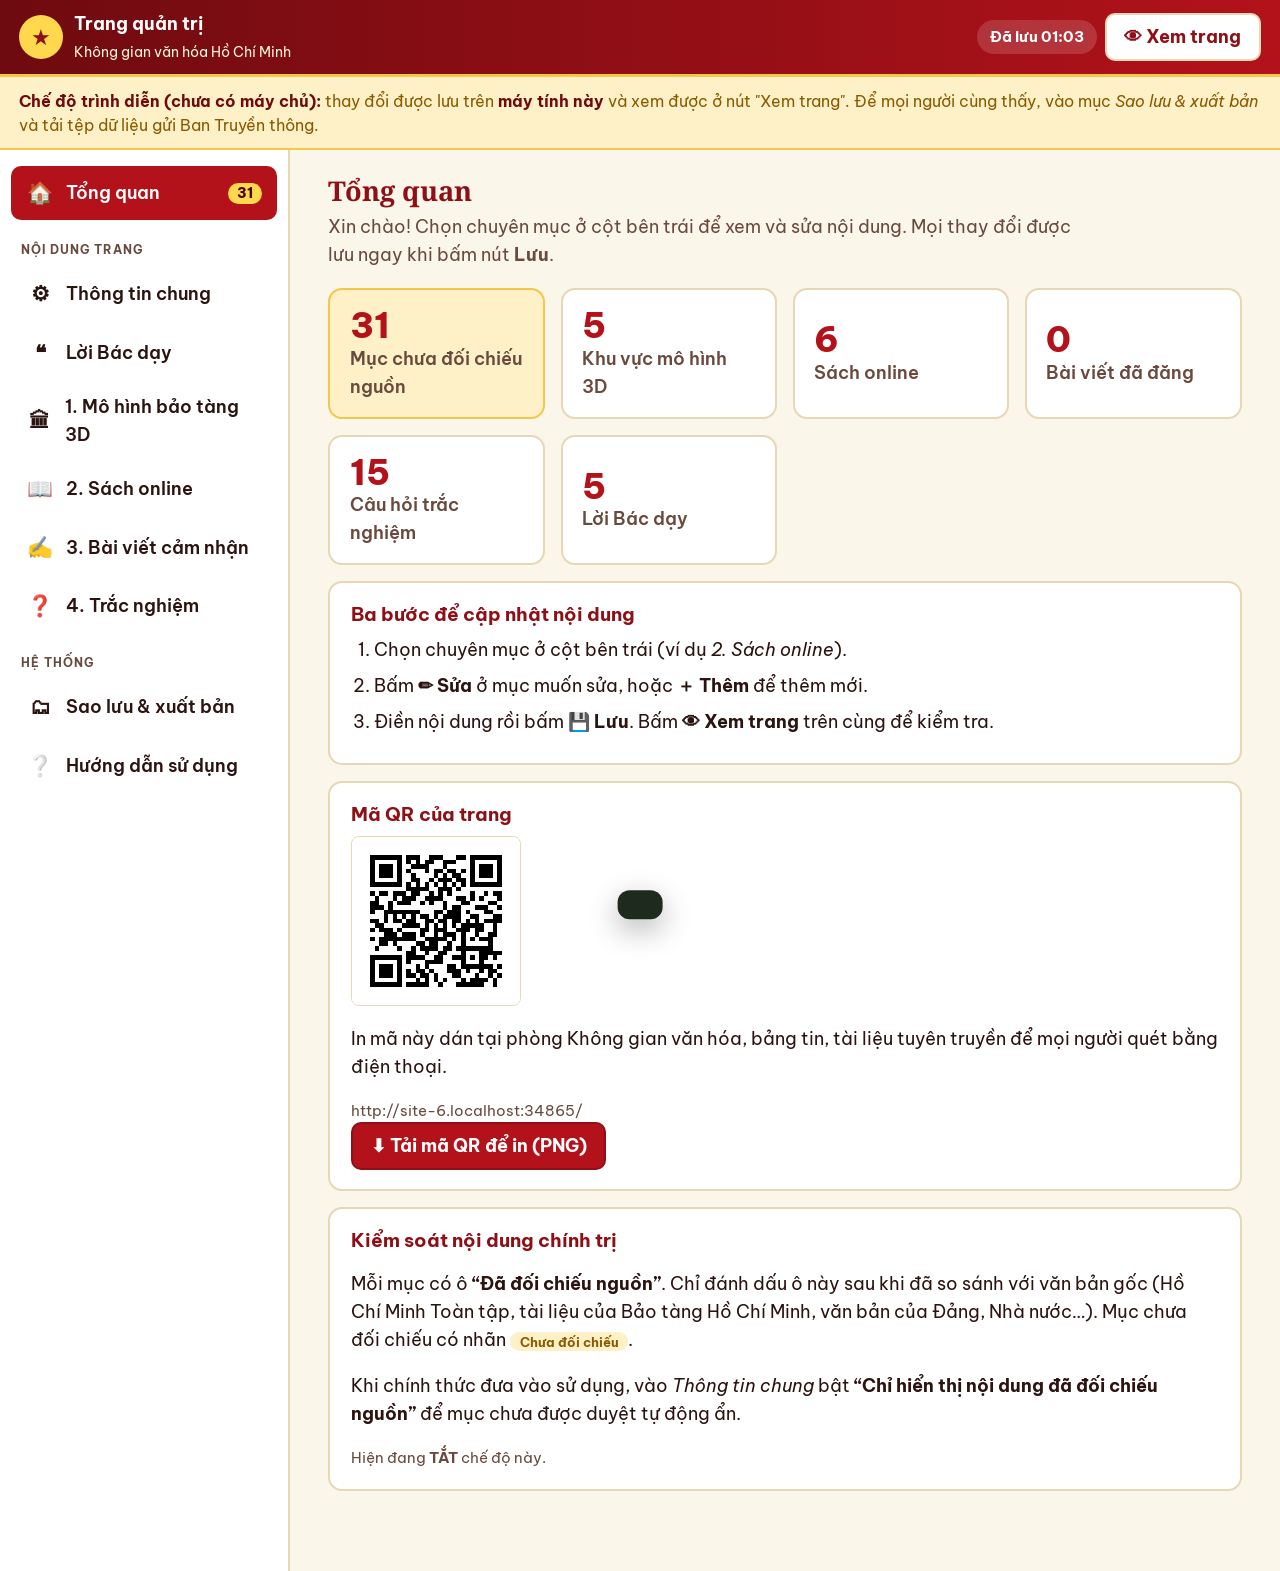
==== commit a4c3eb76: "Xây dựng lại hệ thống số hóa Không gian văn hóa Hồ Chí Minh (v4) - Toàn bộ nội dung tách ra data/noi" ====
--- a/admin.html
+++ b/admin.html
@@ -1,216 +1,79 @@
 <!DOCTYPE html>
 <html lang="vi">
-
 <head>
-  <meta charset="UTF-8" />
-  <meta name="viewport" content="width=device-width, initial-scale=1.0" />
-  <title>Bàn Xây Dựng Bảo Tàng Số (No-Code Studio) | Không Gian Văn Hóa Hồ Chí Minh</title>
+  <meta charset="UTF-8">
+  <meta name="viewport" content="width=device-width, initial-scale=1.0">
+  <meta name="robots" content="noindex, nofollow">
+  <title>Quản trị – Không gian văn hóa Hồ Chí Minh</title>
   <link rel="preconnect" href="https://fonts.googleapis.com">
   <link rel="preconnect" href="https://fonts.gstatic.com" crossorigin>
-  <link
-    href="https://fonts.googleapis.com/css2?family=Be+Vietnam+Pro:ital,wght@0,400;0,500;0,600;0,700;1,400&family=JetBrains+Mono:wght@500;700&family=Noto+Serif:ital,wght@0,600;0,700;1,400&display=swap"
-    rel="stylesheet">
-  <link rel="stylesheet" href="styles.css" />
-  <style>
-    body.studio-standalone {
-      height: 100dvh;
-      overflow: hidden;
-      display: flex;
-      flex-direction: column;
-      background: #100504;
-    }
+  <link href="https://fonts.googleapis.com/css2?family=Be+Vietnam+Pro:wght@400;500;600;700;800&family=Noto+Serif:wght@700&display=swap" rel="stylesheet">
+  <link rel="stylesheet" href="assets/css/admin.css">
+</head>
+<body>
+  <!-- ĐĂNG NHẬP (chỉ dùng khi chạy trên máy chủ trường) -->
+  <section class="login" id="loginScreen" hidden>
+    <form class="login-card" id="loginForm">
+      <div class="login-emblem">★</div>
+      <h1>Quản trị<br>Không gian văn hóa Hồ Chí Minh</h1>
+      <div id="loginNormal">
+        <label>Mật khẩu quản trị
+          <input type="password" id="loginPassword" autocomplete="current-password" required>
+        </label>
+        <button type="submit" class="btn btn-primary btn-big">Đăng nhập</button>
+      </div>
+      <div id="loginSetup" hidden>
+        <p class="hint">Lần đầu sử dụng: nhập <strong>mã cài đặt</strong> do bộ phận kỹ thuật cung cấp, sau đó đặt mật khẩu quản trị.</p>
+        <label>Mã cài đặt <input id="setupCode" autocomplete="off"></label>
+        <label>Mật khẩu mới (tối thiểu 8 ký tự) <input type="password" id="setupPass1" autocomplete="new-password"></label>
+        <label>Nhập lại mật khẩu mới <input type="password" id="setupPass2" autocomplete="new-password"></label>
+        <button type="submit" class="btn btn-primary btn-big">Đặt mật khẩu và vào trang quản trị</button>
+      </div>
+      <p class="form-error" id="loginError" role="alert"></p>
+      <a href="index.html" class="back-link">← Về trang Không gian văn hóa</a>
+    </form>
+  </section>
 
-    .studio-topbar {
-      height: 62px;
-      background: linear-gradient(90deg, #54090d 0%, #2b0908 55%, #180605 100%);
-      border-bottom: 1.5px solid var(--gold-primary);
-      padding: 0 1.5rem;
-      display: flex;
-      align-items: center;
-      justify-content: space-between;
-      gap: 1rem;
-      flex-shrink: 0;
-    }
-
-    .studio-brand {
-      display: flex;
-      align-items: center;
-      gap: 0.75rem;
-    }
-
-    .studio-brand-badge {
-      background: var(--gold-bright);
-      color: var(--bg-obsidian);
-      font-weight: 800;
-      font-size: 0.72rem;
-      padding: 0.22rem 0.55rem;
-      border-radius: 4px;
-      text-transform: uppercase;
-      letter-spacing: 0.06em;
-    }
-
-    .studio-workspace {
-      flex: 1;
-      display: grid;
-      grid-template-columns: 540px 1fr;
-      overflow: hidden;
-    }
-
-    .studio-editor-col {
-      background: #160705;
-      border-right: 2px solid var(--gold-primary);
-      display: flex;
-      flex-direction: column;
-      overflow: hidden;
-    }
-
-    .studio-preview-col {
-      background: #0b0302;
-      display: flex;
-      flex-direction: column;
-      overflow: hidden;
-    }
-
-    .preview-toolbar {
-      padding: 0.6rem 1.2rem;
-      background: #140605;
-      border-bottom: 1px solid var(--gold-border-subtle);
-      display: flex;
-      align-items: center;
-      justify-content: space-between;
-      font-size: 0.78rem;
-      color: var(--text-light-muted);
-    }
-
-    .preview-frame-wrap {
-      flex: 1;
-      display: flex;
-      align-items: center;
-      justify-content: center;
-      padding: 0.75rem;
-      overflow: hidden;
-    }
-
-    #livePreviewIframe {
-      width: 100%;
-      height: 100%;
-      border: 1.5px solid var(--gold-muted);
-      border-radius: 10px;
-      background: var(--bg-obsidian);
-      transition: width 0.3s ease;
-    }
-
-    #livePreviewIframe.mobile-view {
-      width: 412px;
-      max-width: 100%;
-      box-shadow: 0 20px 60px rgba(0, 0, 0, 0.85);
-    }
-
-    @media (max-width: 1100px) {
-      .studio-workspace {
-        grid-template-columns: 1fr;
-      }
-
-      .studio-preview-col {
-        display: none;
-      }
-    }
-  </style>
-</head>
-
-<body class="studio-standalone">
-
-  <!-- THANH CÔNG CỤ STUDIO TRÊN CÙNG -->
-  <header class="studio-topbar">
-    <div class="studio-brand">
-      <span class="studio-brand-badge">NO-CODE MUSEUM BUILDER</span>
-      <h1 style="font-family: var(--font-serif); font-size: 1.15rem; color: var(--gold-light);">
-        Bàn Xây Dựng & Quản Trị Không Gian Văn Hóa Hồ Chí Minh
-      </h1>
-    </div>
-
-    <div style="display: flex; align-items: center; gap: 0.65rem;">
-      <button type="button" class="cms-btn-sm" onclick="exportMuseumJson()">
-        💾 Xuất File Dự Án (.json)
-      </button>
-      <button type="button" class="cms-btn-sm" onclick="resetToDefaultMuseum()" title="Khôi phục về bản gốc">
-        🔄 Khôi phục Mặc định
-      </button>
-      <a href="index.html" class="btn-primary" style="padding: 0.48rem 1.1rem; font-size: 0.82rem;">
-        🏛️ Mở Trang Bảo Tàng Chính Thức ↗
-      </a>
-    </div>
-  </header>
-
-  <!-- KHÔNG GIAN LÀM VIỆC 2 CỘT: TRÌNH DỰNG NO-CODE (TRÁI) & XEM TRƯỚC TRỰC TIẾP (PHẢI) -->
-  <main class="studio-workspace">
-    <!-- Cột Trái: Công cụ Chỉnh sửa Không cần Code -->
-    <section class="studio-editor-col">
-      <div class="cms-tabs-nav" id="cmsTabsNav">
-        <button type="button" class="cms-tab-btn active" data-tab="general">1. Đảng Bộ & Sảnh</button>
-        <button type="button" class="cms-tab-btn" data-tab="walls">2. Phòng 360° (4 Vách)</button>
-        <button type="button" class="cms-tab-btn" data-tab="timeline">3. Biên Niên Sử</button>
-        <button type="button" class="cms-tab-btn" data-tab="artifacts">4. Hiện Vật & Ảnh</button>
-        <button type="button" class="cms-tab-btn" data-tab="interactive">5. Câu Hỏi & Sổ Vàng</button>
-        <button type="button" class="cms-tab-btn" data-tab="publish">6. Xuất Bản</button>
-      </div>
-
-      <div id="cmsStudioBody" class="cms-body"></div>
-
-      <div class="cms-footer">
-        <span style="font-size: 0.76rem; color: var(--gold-light);">
-          ⚡ Tự động đồng bộ sang màn hình Xem trước bên phải
-        </span>
-        <button type="button" class="btn-primary" style="padding: 0.5rem 1.1rem; font-size: 0.82rem;"
-          onclick="saveMuseumState(true)">
-          ✔ Lưu Thay Đổi & Cập Nhật Preview
-        </button>
-      </div>
-    </section>
-
-    <!-- Cột Phải: Màn hình Xem trước Thời gian thực -->
-    <section class="studio-preview-col">
-      <div class="preview-toolbar">
+  <!-- KHUNG QUẢN TRỊ -->
+  <div class="app" id="app" hidden>
+    <header class="topbar">
+      <div class="topbar-title">
+        <span class="emblem">★</span>
         <div>
-          🟢 <strong>Màn hình Xem trước Trực tiếp (Live Preview)</strong> – Bạn có thể tương tác, xoay 360° ngay bên
-          dưới
-        </div>
-        <div style="display: flex; gap: 0.5rem;">
-          <button type="button" class="cms-btn-sm" onclick="setPreviewMode('desktop')">💻 Máy tính</button>
-          <button type="button" class="cms-btn-sm" onclick="setPreviewMode('mobile')">📱 Điện thoại</button>
-          <button type="button" class="cms-btn-sm" onclick="refreshPreviewIframe()">🔄 Làm mới</button>
+          <strong>Trang quản trị</strong>
+          <span>Không gian văn hóa Hồ Chí Minh</span>
         </div>
       </div>
-      <div class="preview-frame-wrap">
-        <iframe id="livePreviewIframe" src="index.html" title="Xem trước Bảo tàng Số"></iframe>
+      <div class="topbar-actions">
+        <span class="save-state" id="saveState">Đã lưu</span>
+        <a class="btn btn-light" id="btnPreview" href="index.html" target="_blank" rel="noopener">👁 Xem trang</a>
+        <button type="button" class="btn btn-gold btn-save" id="btnSave">💾 Lưu thay đổi</button>
+        <button type="button" class="btn btn-light" id="btnLogout" hidden>Đăng xuất</button>
       </div>
-    </section>
-  </main>
+    </header>
+    <div class="mode-banner" id="modeBanner" hidden></div>
 
-  <!-- MODAL XEM TRƯỚC MÃ QR KỆ TRƯNG BÀY TRONG ADMIN -->
-  <div id="artifactModal" class="modal-backdrop" onclick="if(event.target === this) closeArtifactModal()">
-    <div class="modal-content">
-      <button class="modal-close" onclick="closeArtifactModal()" title="Đóng">✕</button>
-      <div id="modalBodyContent"></div>
+    <div class="layout">
+      <nav class="sidebar" id="sidebar" aria-label="Mục quản trị"></nav>
+      <main class="content" id="content" tabindex="-1"></main>
     </div>
   </div>
 
-  <div id="cmsToast" class="cms-toast">✔ Đã lưu và đồng bộ Bảo tàng Số!</div>
+  <div class="toast" id="toast" role="status" aria-live="polite"></div>
 
-  <script src="app.js"></script>
-  <script>
-    function setPreviewMode(mode) {
-      const frame = document.getElementById('livePreviewIframe');
-      if (!frame) return;
-      frame.classList.toggle('mobile-view', mode === 'mobile');
-    }
-    function refreshPreviewIframe() {
-      const frame = document.getElementById('livePreviewIframe');
-      if (frame && frame.contentWindow) {
-        frame.contentWindow.location.reload();
-      }
-    }
-  </script>
+  <!-- Hộp xác nhận lớn, dễ đọc -->
+  <div class="dialog" id="dialog" hidden>
+    <div class="dialog-box" role="alertdialog" aria-modal="true" aria-labelledby="dialogText">
+      <p id="dialogText"></p>
+      <div class="dialog-actions">
+        <button type="button" class="btn btn-light btn-big" id="dialogNo">Không</button>
+        <button type="button" class="btn btn-primary btn-big" id="dialogYes">Đồng ý</button>
+      </div>
+    </div>
+  </div>
+
+  <script src="assets/js/common.js"></script>
+  <script src="assets/js/qr.js"></script>
+  <script src="assets/js/admin.js"></script>
 </body>
-
-</html>+</html>
--- a/assets/css/admin.css
+++ b/assets/css/admin.css
@@ -0,0 +1,179 @@
+/* ==========================================================================
+   TRANG QUẢN TRỊ – thiết kế cho người không rành công nghệ:
+   chữ to, nút to, màu trạng thái rõ ràng, ít thao tác.
+   ========================================================================== */
+:root {
+  --red-900: #4a0709; --red-800: #6e0b10; --red-700: #8e1016; --red-600: #b3121a;
+  --gold-500: #f3c64c; --gold-400: #ffd84d; --gold-100: #fff6dc;
+  --paper: #fbf6ea; --line: #e6d7b5; --ink: #2b1410; --ink-soft: #6a4a3e;
+  --green: #1f7a3f; --green-bg: #e6f4ea; --amber: #8a5a00; --amber-bg: #fff1c7; --grey-bg: #eeeae2;
+  --font: 'Be Vietnam Pro', 'Segoe UI', Roboto, Arial, sans-serif;
+}
+* { box-sizing: border-box; }
+body { margin: 0; font-family: var(--font); font-size: 18px; line-height: 1.55; color: var(--ink); background: var(--paper); }
+[hidden] { display: none !important; }
+button, input, textarea, select { font: inherit; color: inherit; }
+button { cursor: pointer; }
+h1, h2, h3 { line-height: 1.25; }
+
+/* ---------- Nút ---------- */
+.btn {
+  display: inline-flex; align-items: center; justify-content: center; gap: 0.4rem;
+  min-height: 48px; padding: 0 1.1rem; border-radius: 10px; border: 2px solid transparent;
+  font-weight: 700; text-decoration: none; white-space: nowrap;
+}
+.btn-big { min-height: 56px; font-size: 1.05rem; padding: 0 1.5rem; }
+.btn-primary { background: var(--red-600); color: #fff; border-color: var(--red-700); }
+.btn-primary:hover { background: var(--red-700); }
+.btn-gold { background: var(--gold-400); color: var(--red-900); border-color: var(--gold-500); }
+.btn-gold:hover { background: var(--gold-500); }
+.btn-light { background: #fff; color: var(--red-700); border-color: var(--line); }
+.btn-light:hover { border-color: var(--red-600); }
+.btn-green { background: var(--green); color: #fff; }
+.btn-danger { background: #fff; color: var(--red-600); border-color: #f0b4b4; }
+.btn-danger:hover { background: #fdecea; }
+.btn:disabled { opacity: 0.5; cursor: not-allowed; }
+.btn-sm { min-height: 42px; padding: 0 0.8rem; font-size: 0.92rem; }
+
+/* ---------- Đăng nhập ---------- */
+.login { min-height: 100vh; display: grid; place-items: center; padding: 1rem; background: linear-gradient(160deg, var(--red-800), var(--red-600)); }
+.login-card { width: min(460px, 100%); background: #fff; border-radius: 18px; padding: 2rem; border: 3px solid var(--gold-500); display: flex; flex-direction: column; gap: 1rem; text-align: center; }
+.login-emblem { width: 72px; height: 72px; margin: 0 auto; border-radius: 50%; background: var(--red-600); color: var(--gold-400); font-size: 2.4rem; display: grid; place-items: center; border: 3px solid var(--gold-500); }
+.login-card h1 { margin: 0; font-family: 'Noto Serif', serif; color: var(--red-700); font-size: 1.4rem; }
+.login-card label { display: flex; flex-direction: column; gap: 0.3rem; text-align: left; font-weight: 600; margin-bottom: 0.8rem; }
+.login-card input { min-height: 56px; border: 2px solid var(--line); border-radius: 10px; padding: 0 1rem; font-size: 1.1rem; }
+.login-card .btn { width: 100%; }
+.back-link { color: var(--ink-soft); }
+.form-error { color: var(--red-600); font-weight: 600; margin: 0; min-height: 1.2em; }
+.hint { color: var(--ink-soft); font-size: 0.95rem; margin: 0.2rem 0 0; }
+
+/* ---------- Khung ---------- */
+.topbar {
+  position: sticky; top: 0; z-index: 30;
+  display: flex; align-items: center; justify-content: space-between; gap: 1rem; flex-wrap: wrap;
+  padding: 0.6rem 1.2rem; background: linear-gradient(90deg, var(--red-800), var(--red-600)); color: #fff;
+  border-bottom: 3px solid var(--gold-500);
+}
+.topbar-title { display: flex; align-items: center; gap: 0.7rem; }
+.topbar-title .emblem { width: 44px; height: 44px; border-radius: 50%; background: var(--gold-400); color: var(--red-700); display: grid; place-items: center; font-size: 1.4rem; }
+.topbar-title strong { display: block; font-size: 1.1rem; }
+.topbar-title span { font-size: 0.85rem; color: var(--gold-100); }
+.topbar-actions { display: flex; align-items: center; gap: 0.5rem; flex-wrap: wrap; }
+.save-state { font-weight: 700; font-size: 0.92rem; padding: 0.35rem 0.8rem; border-radius: 999px; background: rgba(255, 255, 255, 0.15); }
+.save-state.dirty { background: var(--gold-400); color: var(--red-900); animation: blink 1.6s ease-in-out infinite; }
+@keyframes blink { 50% { opacity: 0.65; } }
+.mode-banner { background: var(--amber-bg); color: var(--amber); border-bottom: 2px solid var(--gold-500); padding: 0.7rem 1.2rem; font-size: 0.98rem; }
+.mode-banner strong { color: var(--red-800); }
+
+.layout { display: grid; grid-template-columns: 290px minmax(0, 1fr); min-height: calc(100vh - 70px); }
+.sidebar { background: #fff; border-right: 2px solid var(--line); padding: 1rem 0.7rem; display: flex; flex-direction: column; gap: 0.3rem; }
+.sidebar .group { font-size: 0.78rem; text-transform: uppercase; letter-spacing: 0.08em; color: var(--ink-soft); font-weight: 700; margin: 0.9rem 0.6rem 0.2rem; }
+.nav-btn {
+  display: flex; align-items: center; gap: 0.7rem; width: 100%; text-align: left;
+  min-height: 54px; padding: 0.4rem 0.8rem; border-radius: 10px; border: 2px solid transparent; background: none; font-weight: 600;
+}
+.nav-btn .ico { font-size: 1.3rem; width: 1.8rem; text-align: center; }
+.nav-btn:hover { background: var(--gold-100); }
+.nav-btn.active { background: var(--red-600); color: #fff; }
+.nav-btn .count { margin-left: auto; background: var(--gold-400); color: var(--red-900); border-radius: 999px; padding: 0 0.55rem; font-size: 0.85rem; font-weight: 800; }
+
+.content { padding: 1.5rem clamp(1rem, 3vw, 2.5rem) 4rem; outline: none; max-width: 1200px; width: 100%; }
+.page-head { display: flex; align-items: flex-start; justify-content: space-between; gap: 1rem; flex-wrap: wrap; margin-bottom: 1.2rem; }
+.page-head h1 { margin: 0; font-family: 'Noto Serif', serif; color: var(--red-700); font-size: 1.7rem; }
+.page-head p { margin: 0.3rem 0 0; color: var(--ink-soft); max-width: 760px; }
+
+/* ---------- Thẻ & danh sách ---------- */
+.card { background: #fff; border: 2px solid var(--line); border-radius: 14px; padding: 1.2rem 1.3rem; margin-bottom: 1rem; }
+.card h2 { margin: 0 0 0.6rem; font-size: 1.2rem; color: var(--red-700); }
+.stats { display: grid; grid-template-columns: repeat(auto-fill, minmax(200px, 1fr)); gap: 1rem; margin-bottom: 1rem; }
+.stat { background: #fff; border: 2px solid var(--line); border-radius: 14px; padding: 1rem 1.2rem; text-align: left; }
+button.stat:hover { border-color: var(--red-600); }
+.stat .num { font-size: 2.2rem; font-weight: 800; color: var(--red-600); line-height: 1.1; }
+.stat .lbl { color: var(--ink-soft); font-weight: 600; }
+.stat.warn { background: var(--amber-bg); border-color: var(--gold-500); }
+.steps { margin: 0; padding-left: 1.4rem; }
+.steps li { margin-bottom: 0.5rem; }
+
+.item-list { display: flex; flex-direction: column; gap: 0.7rem; }
+.item {
+  display: grid; grid-template-columns: auto minmax(0, 1fr) auto; gap: 1rem; align-items: center;
+  background: #fff; border: 2px solid var(--line); border-radius: 14px; padding: 0.8rem 1rem;
+}
+.item.is-hidden { background: #f6f3ec; border-style: dashed; }
+.item .no { width: 40px; height: 40px; border-radius: 50%; background: var(--red-600); color: var(--gold-400); display: grid; place-items: center; font-weight: 800; }
+.item .thumb { width: 64px; height: 64px; border-radius: 8px; object-fit: cover; border: 1px solid var(--line); }
+.item-main { min-width: 0; }
+.item-title { font-weight: 700; font-size: 1.05rem; overflow: hidden; text-overflow: ellipsis; }
+.item-sub { color: var(--ink-soft); font-size: 0.9rem; overflow: hidden; text-overflow: ellipsis; white-space: nowrap; }
+.item-actions { display: flex; flex-wrap: wrap; gap: 0.4rem; justify-content: flex-end; }
+.tags { display: flex; flex-wrap: wrap; gap: 0.35rem; margin-top: 0.3rem; }
+.tag { font-size: 0.8rem; font-weight: 700; padding: 0.1rem 0.6rem; border-radius: 999px; }
+.tag.on { background: var(--green-bg); color: var(--green); }
+.tag.off { background: var(--grey-bg); color: #555; }
+.tag.ok { background: var(--green-bg); color: var(--green); }
+.tag.warn { background: var(--amber-bg); color: var(--amber); }
+.empty { text-align: center; padding: 2rem; color: var(--ink-soft); background: #fff; border: 2px dashed var(--line); border-radius: 14px; }
+
+/* ---------- Biểu mẫu ---------- */
+.form { display: flex; flex-direction: column; gap: 1.1rem; }
+.field { display: flex; flex-direction: column; gap: 0.3rem; }
+.field > label, .field > .label { font-weight: 700; }
+.field .help { font-size: 0.9rem; color: var(--ink-soft); margin: 0; }
+.field input[type=text], .field input[type=number], .field input[type=url], .field input[type=password], .field textarea, .field select {
+  width: 100%; border: 2px solid var(--line); border-radius: 10px; padding: 0.7rem 0.9rem; background: #fff; min-height: 52px;
+}
+.field textarea { resize: vertical; line-height: 1.6; }
+.field input:focus, .field textarea:focus, .field select:focus { outline: 3px solid var(--gold-400); border-color: var(--red-600); }
+.switch { display: flex; align-items: center; gap: 0.8rem; cursor: pointer; padding: 0.6rem 0.9rem; border: 2px solid var(--line); border-radius: 10px; background: #fff; }
+.switch input { width: 26px; height: 26px; accent-color: var(--green); flex-shrink: 0; }
+.switch .sw-text strong { display: block; }
+.switch .sw-text span { font-size: 0.9rem; color: var(--ink-soft); }
+.switch.verify { border-color: var(--gold-500); background: var(--amber-bg); }
+.switch.verify:has(input:checked) { border-color: var(--green); background: var(--green-bg); }
+.img-field { display: flex; gap: 1rem; align-items: center; flex-wrap: wrap; }
+.img-preview { width: 180px; height: 130px; border-radius: 10px; border: 2px dashed var(--line); background: #fff center / cover no-repeat; display: grid; place-items: center; color: var(--ink-soft); font-size: 0.9rem; text-align: center; padding: 0.5rem; }
+.img-preview.has { border-style: solid; color: transparent; }
+.file-pick { position: relative; overflow: hidden; }
+.file-pick input[type=file] { position: absolute; inset: 0; opacity: 0; cursor: pointer; }
+.sub-list { display: flex; flex-direction: column; gap: 0.8rem; }
+.sub-item { border: 2px solid var(--line); border-radius: 12px; padding: 0.9rem; background: #fffdf7; display: flex; flex-direction: column; gap: 0.6rem; }
+.sub-item-head { display: flex; justify-content: space-between; align-items: center; gap: 0.5rem; font-weight: 700; color: var(--red-700); flex-wrap: wrap; }
+.img-grid { display: grid; grid-template-columns: repeat(auto-fill, minmax(140px, 1fr)); gap: 0.7rem; }
+.img-grid figure { margin: 0; border: 2px solid var(--line); border-radius: 10px; overflow: hidden; background: #fff; }
+.img-grid img { width: 100%; height: 150px; object-fit: cover; display: block; }
+.img-grid figcaption { display: flex; justify-content: space-between; align-items: center; gap: 0.2rem; padding: 0.3rem; font-size: 0.85rem; }
+.img-grid figcaption button { min-height: 36px; min-width: 36px; border: 1px solid var(--line); border-radius: 6px; background: #fff; }
+.opt-row { display: grid; grid-template-columns: auto auto minmax(0, 1fr); gap: 0.6rem; align-items: center; }
+.opt-row input[type=radio] { width: 26px; height: 26px; accent-color: var(--green); }
+.opt-row .k { font-weight: 800; color: var(--red-700); }
+.form-actions {
+  position: sticky; bottom: 0; display: flex; gap: 0.6rem; flex-wrap: wrap; justify-content: flex-end;
+  padding: 0.9rem 0; background: linear-gradient(transparent, var(--paper) 30%);
+}
+.pending { border-left: 6px solid var(--gold-500); }
+.pending .body { white-space: pre-wrap; max-height: 9.5em; overflow: hidden; color: var(--ink-soft); margin: 0.4rem 0 0.8rem; }
+.pending .body.open { max-height: none; }
+
+/* ---------- Thông báo ---------- */
+.toast {
+  position: fixed; left: 50%; bottom: 1.5rem; transform: translate(-50%, 150%); z-index: 100;
+  background: #1f2a1f; color: #fff; padding: 0.9rem 1.4rem; border-radius: 12px; font-weight: 600;
+  max-width: min(640px, 92vw); box-shadow: 0 10px 30px rgba(0, 0, 0, 0.3); transition: transform 0.3s ease;
+}
+.toast.show { transform: translate(-50%, 0); }
+.toast.err { background: var(--red-700); }
+.toast.ok { background: var(--green); }
+.dialog { position: fixed; inset: 0; z-index: 120; background: rgba(0, 0, 0, 0.5); display: grid; place-items: center; padding: 1rem; }
+.dialog-box { background: #fff; border-radius: 16px; padding: 1.5rem; width: min(520px, 100%); border: 3px solid var(--gold-500); }
+.dialog-box p { font-size: 1.1rem; margin: 0 0 1.2rem; white-space: pre-line; }
+.dialog-actions { display: flex; gap: 0.6rem; justify-content: flex-end; flex-wrap: wrap; }
+
+@media (max-width: 900px) {
+  body { font-size: 17px; }
+  .layout { grid-template-columns: 1fr; }
+  .sidebar { flex-direction: row; overflow-x: auto; border-right: 0; border-bottom: 2px solid var(--line); padding: 0.5rem; }
+  .sidebar .group { display: none; }
+  .nav-btn { width: auto; flex-shrink: 0; }
+  .item { grid-template-columns: auto minmax(0, 1fr); }
+  .item-actions { grid-column: 1 / -1; justify-content: flex-start; }
+}
